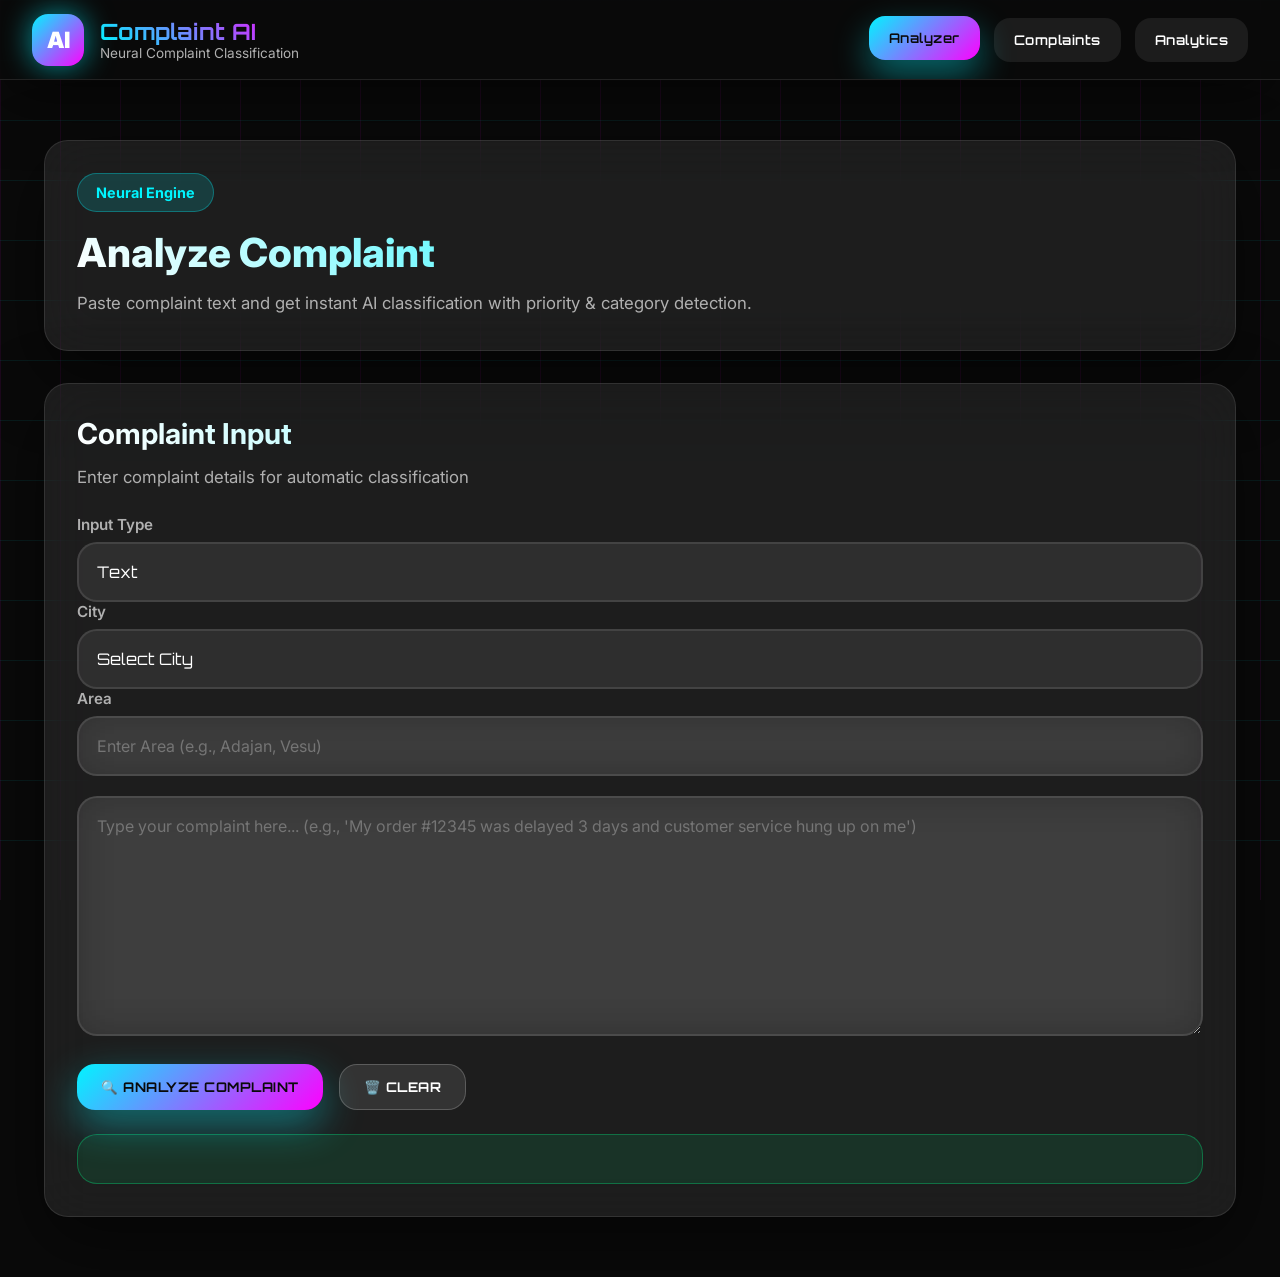
==== Frontend/index.html @ 87116962 "Add Frontend folder" ====
<!DOCTYPE html>
<html lang="en">
<head>
    <meta charset="UTF-8" />
    <meta name="viewport" content="width=device-width, initial-scale=1.0" />
    <title>Complaint AI - Analyzer</title>
    <link rel="stylesheet" href="style.css" />
</head>
<body>
    <div class="cyber-grid"></div>
    <div class="particles"></div>
    
    <header class="navbar">
        <div class="nav-brand">
            <div class="brand-icon">AI</div>
            <div>
                <h1>Complaint AI</h1>
                <p>Neural Complaint Classification</p>
            </div>
        </div>
        <nav class="nav-links">
            <button class="nav-btn active" onclick="goTo('index.html')">Analyzer</button>
            <button class="nav-btn" onclick="goTo('complaints.html')">Complaints</button>
            <button class="nav-btn" onclick="goTo('stats.html')">Analytics</button>
        </nav>
    </header>

    <main class="main-layout">
        <section class="page-header card">
            <div>
                <span class="hero-badge">Neural Engine</span>
                <h2>Analyze Complaint</h2>
                <p>Paste complaint text and get instant AI classification with priority & category detection.</p>
            </div>
        </section>

        <section class="content-grid">
            <div class="card analyzer-card">
                <div class="section-heading">
                    <h2>Complaint Input</h2>
                    <p>Enter complaint details for automatic classification</p>
                </div>
                
                <div class="input-group">
                    <label>Input Type</label>
                    <div class="custom-dropdown" id="inputType">
                    <div class="selected" onclick="toggleDropdown()">Text</div>
                    
                    <div class="options" id="dropdownOptions">
                        <div onclick="selectOption('Text')">Text</div>
                        <div onclick="selectOption('Call Summary')">Call Summary</div>
                    </div>
                </div>
                </div>
                
                <div class="input-group">
                    <label>City</label>
                  <div class="custom-dropdown" id="cityDropdown">
    <div class="selected" id="selectedCity" onclick="toggleCity()">Select City</div>
                <div class="options" id="cityOptions">
                    <div onclick="selectCity('Surat')">Surat</div>
                    <div onclick="selectCity('Ahmedabad')">Ahmedabad</div>
                    <div onclick="selectCity('Pune')">Pune</div>
                    <div onclick="selectCity('Mumbai')">Mumbai</div>
                    <div onclick="selectCity('Delhi')">Delhi</div>
                </div>
                </div>
                </div>
                
                <div class="input-group">
                    <label>Area</label>
                    <input type="text" id="area" placeholder="Enter Area (e.g., Adajan, Vesu)">
                </div>
                <br>
                <textarea id="complaint" placeholder="Type your complaint here... (e.g., 'My order #12345 was delayed 3 days and customer service hung up on me')"></textarea>
                
                <div class="action-row">
                    <button class="primary" onclick="analyze()">🔍 Analyze Complaint</button>
                    <button class="secondary" onclick="clearForm()">🗑️ Clear</button>
                    <!-- <button class="secondary" onclick="startVoice()">🎙️ Voice Input</button> -->
                </div>

                <div id="result" class="result-box"></div>
            </div>
        </section>
    </main>

    <script src="script.js"></script>
</body>
</html>
---- Frontend/style.css ----
/* CYBERPUNK HACKATHON THEME v3.0 - FULL CONVERSION */
@import url('https://fonts.googleapis.com/css2?family=Orbitron:wght@400;700;900&family=Inter:wght@400;500;600;700;800&display=swap');
@import url('https://cdnjs.cloudflare.com/ajax/libs/font-awesome/6.4.0/css/all.min.css');

* {
    margin: 0;
    padding: 0;
    box-sizing: border-box;
}

:root {
    --neon-cyan: #00f5ff;
    --neon-magenta: #ff00ff;
    --neon-green: #00ff88;
    --neon-orange: #ffaa00;
    --dark-bg: #0a0a0a;
    --dark-card: rgba(255,255,255,0.08);
    --dark-card-hover: rgba(255,255,255,0.15);
    --text-primary: #ffffff;
    --text-secondary: #b0b0b0;
    --border-glow: rgba(0,245,255,0.3);
}

/* BASE */
body {
    background: var(--dark-bg);
    color: var(--text-primary);
    font-family: 'Inter', sans-serif;
    overflow-x: hidden;
    min-height: 100vh;
    position: relative;
}

/* CYBER GRID */
.cyber-grid {
    position: fixed;
    inset: 0;
    z-index: -2;
    background-image: 
        linear-gradient(rgba(0,245,255,0.08) 1px, transparent 1px),
        linear-gradient(90deg, rgba(255,0,255,0.08) 1px, transparent 1px);
    background-size: 60px 60px;
    animation: gridShift 35s linear infinite;
}

@keyframes gridShift {
    0% { transform: translate(0, 0); }
    100% { transform: translate(60px, 60px); }
}

/* PARTICLES */
.particles {
    position: fixed;
    inset: 0;
    z-index: -1;
    pointer-events: none;
}

.particle {
    position: absolute;
    width: 3px;
    height: 3px;
    background: linear-gradient(45deg, var(--neon-cyan), var(--neon-magenta));
    border-radius: 50%;
    animation: particleFloat 25s infinite linear;
}

@keyframes particleFloat {
    0% { transform: translateY(100vh) scale(0); opacity: 0; }
    10% { opacity: 1; }
    90% { opacity: 1; }
    100% { transform: translateY(-20vh) scale(1); opacity: 0; }
}

/* CURSOR */
.cursor {
    position: fixed;
    width: 20px;
    height: 20px;
    border: 2px solid var(--neon-cyan);
    border-radius: 50%;
    pointer-events: none;
    z-index: 9999;
    mix-blend-mode: difference;
    transition: all 0.2s ease;
    box-shadow: 0 0 25px var(--neon-cyan);
}

.cursor.hover {
    transform: scale(1.8);
    box-shadow: 0 0 45px var(--neon-magenta);
}

/* NAVBAR */
.navbar {
    height: 80px;
    padding: 0 32px;
    display: flex;
    justify-content: space-between;
    align-items: center;
    background: rgba(10,10,10,0.95);
    backdrop-filter: blur(25px);
    border-bottom: 1px solid rgba(255,255,255,0.1);
    box-shadow: 0 20px 60px rgba(0,0,0,0.5);
    position: fixed;
    top: 0;
    left: 0;
    right: 0;
    z-index: 1000;
}

.nav-brand {
    display: flex;
    align-items: center;
    gap: 16px;
}

.brand-icon {
    width: 52px;
    height: 52px;
    border-radius: 16px;
    display: grid;
    place-items: center;
    background: linear-gradient(135deg, var(--neon-cyan), var(--neon-magenta));
    font-weight: 900;
    font-size: 1.4rem;
    box-shadow: 0 0 30px rgba(0,245,255,0.6);
    animation: pulse 2s infinite;
}

@keyframes pulse {
    0%, 100% { box-shadow: 0 0 30px rgba(0,245,255,0.6); }
    50% { box-shadow: 0 0 50px rgba(0,245,255,0.9), 0 0 70px rgba(255,0,255,0.5); }
}

.nav-brand h1 {
    font-size: 1.4rem;
    line-height: 1.2;
    font-family: 'Orbitron', monospace;
    background: linear-gradient(45deg, var(--neon-cyan), var(--neon-magenta));
    -webkit-background-clip: text;
    background-clip: text;
    -webkit-text-fill-color: transparent;
}

.nav-brand p {
    font-size: 0.85rem;
    color: var(--text-secondary);
    margin-top: 2px;
}

.nav-links {
    display: flex;
    gap: 14px;
}

.nav-btn {
    border: 0;
    background: rgba(255,255,255,0.08);
    color: var(--text-primary);
    padding: 12px 22px;
    border-radius: 16px;
    cursor: pointer;
    font-weight: 600;
    font-family: 'Orbitron', monospace;
    letter-spacing: 0.5px;
    transition: all 0.3s ease;
    position: relative;
    overflow: hidden;
}

.nav-btn::before {
    content: '';
    position: absolute;
    top: 0;
    left: -100%;
    width: 100%;
    height: 100%;
    background: linear-gradient(90deg, transparent, rgba(255,255,255,0.2), transparent);
    transition: left 0.5s;
}

.nav-btn:hover::before,
.nav-btn.active::before {
    left: 100%;
}

.nav-btn:hover,
.nav-btn.active {
    background: linear-gradient(135deg, var(--neon-cyan), var(--neon-magenta));
    transform: translateY(-2px);
    box-shadow: 0 15px 35px rgba(0,245,255,0.4);
    color: var(--dark-bg);
}

/* LAYOUT */
.main-layout {
    max-width: 1240px;
    margin: 100px auto 0;
    padding: 40px 24px 60px;
}

.container {
    padding: 100px 24px 60px;
    max-width: 1240px;
    margin: 0 auto;
}

/* CARDS */
.card {
    background: var(--dark-card);
    border: 1px solid rgba(255,255,255,0.1);
    border-radius: 24px;
    box-shadow: 0 25px 70px rgba(0,0,0,0.5);
    padding: 32px;
    backdrop-filter: blur(25px);
    transition: all 0.4s ease;
    position: relative;
    overflow: hidden;
}

.card::before {
    content: '';
    position: absolute;
    top: 0;
    left: -100%;
    width: 100%;
    height: 100%;
    background: linear-gradient(90deg, transparent, rgba(255,255,255,0.1), transparent);
    transition: left 0.6s;
}

.card:hover {
    transform: translateY(-10px);
    border-color: var(--border-glow);
    box-shadow: 0 40px 100px rgba(0,245,255,0.3);
}

.card:hover::before {
    left: 100%;
}

/* TYPOGRAPHY */
.hero-badge {
    display: inline-block;
    padding: 10px 18px;
    border-radius: 999px;
    background: rgba(0,245,255,0.15);
    color: var(--neon-cyan);
    font-size: 0.9rem;
    font-weight: 700;
    border: 1px solid rgba(0,245,255,0.3);
    margin-bottom: 16px;
    animation: badgeGlow 2s infinite;
}

@keyframes badgeGlow {
    0%, 100% { box-shadow: 0 0 10px rgba(0,245,255,0.3); }
    50% { box-shadow: 0 0 20px rgba(0,245,255,0.6); }
}

.page-header h2 {
    font-size: 2.5rem;
    font-weight: 800;
    background: linear-gradient(45deg, var(--text-primary), var(--neon-cyan));
    -webkit-background-clip: text;
    background-clip: text;
    -webkit-text-fill-color: transparent;
    margin-bottom: 12px;
}

.page-header p {
    color: var(--text-secondary);
    line-height: 1.7;
    font-size: 1.05rem;
}

/* BUTTONS */
button.primary,
button.secondary {
    border: 0;
    padding: 14px 24px;
    border-radius: 18px;
    font-weight: 700;
    cursor: pointer;
    font-family: 'Orbitron', monospace;
    letter-spacing: 0.5px;
    transition: all 0.3s ease;
    position: relative;
    overflow: hidden;
    text-transform: uppercase;
}

button.primary {
    background: linear-gradient(135deg, var(--neon-cyan), var(--neon-magenta));
    color: var(--dark-bg);
    box-shadow: 0 15px 40px rgba(0,245,255,0.4);
}

button.secondary {
    background: rgba(255,255,255,0.1);
    color: var(--text-primary);
    border: 1px solid rgba(255,255,255,0.2);
}

button.primary:hover {
    transform: translateY(-3px) scale(1.05);
    box-shadow: 0 25px 60px rgba(0,245,255,0.6);
}

button.secondary:hover {
    background: rgba(255,255,255,0.2);
    transform: translateY(-2px);
}

/* INPUTS & TEXTAREA */
textarea, select, input {
    width: 100%;
    background: var(--dark-card);
    border: 2px solid rgba(255,255,255,0.1);
    border-radius: 20px;
    padding: 18px;
    color: var(--text-primary);
    font-size: 1rem;
    font-family: inherit;
    transition: all 0.3s ease;
    backdrop-filter: blur(20px);
}
select option {
    color: black;
    background-color: white;
}
textarea {
    min-height: 240px;
    resize: vertical;
}
.container {
    display: grid;
    grid-template-columns: repeat(auto-fit, minmax(300px, 1fr));
    gap: 20px;
}

textarea:focus, select:focus, input:focus {
    outline: none;
    border-color: var(--neon-cyan);
    box-shadow: 0 0 0 4px rgba(0,245,255,0.2);
    transform: scale(1.02);
}

.input-group label {
    font-size: 0.95rem;
    font-weight: 600;
    color: var(--text-secondary);
    margin-bottom: 8px;
    display: block;
}

/* COMPLAINT LIST */
.complaint-list {
    display: grid;
    gap: 20px;
}

.complaint-item {
    padding: 24px;
    border-radius: 20px;
    background: rgba(255,255,255,0.05);
    border: 1px solid rgba(255,255,255,0.08);
    transition: all 0.3s ease;
}

.complaint-item:hover {
    transform: translateY(-5px);
    box-shadow: 0 25px 60px rgba(0,245,255,0.2);
    border-color: var(--neon-cyan);
}

.complaint-top {
    display: flex;
    justify-content: space-between;
    gap: 16px;
    flex-wrap: wrap;
    margin-bottom: 16px;
}

.complaint-title {
    font-size: 1.1rem;
    font-weight: 700;
    color: var(--text-primary);
}

/* BADGES */
.badge {
    padding: 8px 16px;
    border-radius: 999px;
    font-size: 0.85rem;
    font-weight: 700;
}

.badge.high { 
    background: rgba(239,68,68,0.2); 
    color: #f87171; 
    box-shadow: 0 0 15px rgba(239,68,68,0.4);
}

.badge.medium { 
    background: rgba(245,158,11,0.2); 
    color: #f59e0b; 
    box-shadow: 0 0 15px rgba(245,158,11,0.4);
}

.badge.low { 
    background: rgba(34,197,94,0.2); 
    color: var(--neon-green); 
    box-shadow: 0 0 15px rgba(34,197,94,0.4);
}

.status {
    padding: 6px 14px;
    border-radius: 20px;
    font-size: 0.85rem;
    font-weight: 700;
}

.status.resolved {
    background: rgba(34,197,94,0.2);
    color: var(--neon-green);
    box-shadow: 0 0 15px rgba(34,197,94,0.4);
}

.status.pending {
    background: rgba(239,68,68,0.2);
    color: #f87171;
    box-shadow: 0 0 15px rgba(239,68,68,0.4);
}

/* STATS */
.stats-grid {
    display: grid;
    grid-template-columns: repeat(auto-fit, minmax(280px, 1fr));
    gap: 20px;
    margin-bottom: 32px;
}

.stat-card {
    padding: 28px;
    text-align: center;
}

.stat-card h3 {
    font-size: 1rem;
    color: var(--text-secondary);
    margin-bottom: 12px;
    text-transform: uppercase;
    letter-spacing: 1px;
}
.btn-neon.btn-cyan {
    background: linear-gradient(135deg, #00eaff, #00b7ff);
    color: #06111a;
    box-shadow: 0 0 18px rgba(0, 234, 255, 0.45), 0 0 42px rgba(0, 234, 255, 0.18);
    border: 1px solid rgba(0, 234, 255, 0.45);
}

.btn-neon.btn-cyan:hover {
    transform: translateY(-3px) scale(1.03);
    box-shadow: 0 0 22px rgba(0, 234, 255, 0.65), 0 0 55px rgba(0, 234, 255, 0.28);
}

.btn-neon i {
    margin-right: 10px;
    font-size: 1rem;
}
.btn-neon {
    background: linear-gradient(135deg, #00eaff, #00b7ff);
    color: #06111a;
    border: 1px solid rgba(0, 234, 255, 0.45);
    box-shadow: 0 0 18px rgba(0, 234, 255, 0.45), 0 0 42px rgba(0, 234, 255, 0.18);
    font-weight: 700;
    padding: 14px 22px;
    border-radius: 16px;
    cursor: pointer;
}
.stat-card strong {
    display: block;
    font-size: 2.8rem;
    font-family: 'Orbitron', monospace;
    font-weight: 900;
    background: linear-gradient(45deg, var(--neon-cyan), var(--neon-green));
    -webkit-background-clip: text;
    background-clip: text;
    -webkit-text-fill-color: transparent;
    margin-bottom: 8px;
}

.stat-card p {
    color: var(--text-secondary);
    font-size: 0.95rem;
}

/* CHARTS */
.chart-container {
    width: 100%;
    max-width: 500px;
    height: 400px;
    margin: 0 auto;
    border-radius: 20px;
    padding: 20px;
    background: rgba(255,255,255,0.05);
    backdrop-filter: blur(20px);
}

/* LAYOUT */
.page-header {
    display: flex;
    justify-content: space-between;
    align-items: center;
    gap: 24px;
    margin-bottom: 32px;
    flex-wrap: wrap;
}

.header-actions {
    display: flex;
    gap: 12px;
    flex-wrap: wrap;
}

.action-row {
    display: flex;
    gap: 16px;
    margin-top: 24px;
    flex-wrap: wrap;
}

.section-heading {
    margin-bottom: 24px;
}

.section-heading h2 {
    font-size: 1.8rem;
    margin-bottom: 12px;
    background: linear-gradient(45deg, var(--text-primary), var(--neon-cyan));
    -webkit-background-clip: text;
    background-clip: text;
    -webkit-text-fill-color: transparent;
}

.section-heading p {
    color: var(--text-secondary);
    font-size: 1.05rem;
    line-height: 1.7;
}

.center {
    text-align: center;
}

.result-box {
    margin-top: 24px;
    padding: 24px;
    background: rgba(0,255,136,0.1);
    border: 1px solid rgba(0,255,136,0.3);
    border-radius: 20px;
}

/* RESPONSIVE */
@media (max-width: 980px) {
    .page-header { flex-direction: column; align-items: stretch; text-align: center; }
    .stats-grid { grid-template-columns: repeat(2, 1fr); }
    .navbar { padding: 0 20px; }
}

@media (max-width: 640px) {
    .main-layout, .container { padding: 20px 16px 40px; }
    .card { padding: 24px 20px; }
    .action-row { flex-direction: column; }
    .stats-grid { grid-template-columns: 1fr; }
    .nav-links { flex-wrap: wrap; gap: 8px; }
}

/* CYBERPUNK DASHBOARD STYLES */
.dashboard-main {
    max-width: 1600px;
    margin: 120px auto 0;
    padding: 0 24px 60px;
}

.stats-header {
    display: grid;
    grid-template-columns: repeat(auto-fit, minmax(320px, 1fr));
    gap: 24px;
    margin-bottom: 40px;
}

.stat-card {
    display: flex;
    padding: 32px;
    border-radius: 24px;
    gap: 24px;
    align-items: center;
    transition: all 0.4s ease;
    cursor: pointer;
}

.stat-card:hover {
    transform: translateY(-8px);
    box-shadow: 0 30px 80px rgba(0,245,255,0.3);
}

.stat-icon {
    font-size: 2.5rem;
    width: 80px;
    height: 80px;
    border-radius: 20px;
    display: flex;
    align-items: center;
    justify-content: center;
    flex-shrink: 0;
}

.glow-cyan .stat-icon { 
    background: rgba(0,245,255,0.2); 
    color: var(--neon-cyan); 
    box-shadow: 0 0 30px rgba(0,245,255,0.5);
}

.glow-green .stat-icon { 
    background: rgba(0,255,136,0.2); 
    color: var(--neon-green); 
    box-shadow: 0 0 30px rgba(0,255,136,0.5);
}

.glow-red .stat-icon { 
    background: rgba(239,68,68,0.2); 
    color: #ef4444; 
    box-shadow: 0 0 30px rgba(239,68,68,0.5);
}

.stat-content .stat-label {
    font-size: 0.95rem;
    color: var(--text-secondary);
    text-transform: uppercase;
    letter-spacing: 1px;
    margin-bottom: 12px;
}

.stat-number {
    font-family: 'Orbitron', monospace !important;
    font-size: 3rem !important;
    font-weight: 900 !important;
    line-height: 1;
    display: block;
}

.stat-change {
    font-size: 0.9rem;
    font-weight: 600;
    margin-top: 8px;
    display: flex;
    align-items: center;
    gap: 6px;
}

.stat-change.positive { color: var(--neon-green); }
.stat-change.negative { color: #ef4444; }

.charts-container {
    display: grid;
    grid-template-columns: repeat(auto-fit, minmax(480px, 1fr));
    gap: 28px;
    margin-bottom: 40px;
}

.chart-card {
    padding: 32px;
    border-radius: 24px;
    height: 500px;
    display: flex;
    flex-direction: column;
}

.chart-card.full-span {
    grid-column: 1 / -1;
    height: 520px;
}

.chart-title {
    font-family: 'Orbitron', monospace;
    font-size: 1.4rem;
    color: var(--neon-cyan);
    margin-bottom: 24px;
    display: flex;
    align-items: center;
    gap: 12px;
    font-weight: 700;
}

.chart-wrapper {
    flex: 1;
    position: relative;
    height: 100%;
}

.dashboard-controls {
    display: flex;
    justify-content: center;
    align-items: center;
    gap: 24px;
    flex-wrap: wrap;
    padding: 40px;
    margin-top: 40px;
}

.live-status {
    display: flex;
    align-items: center;
    gap: 12px;
    font-family: 'Orbitron', monospace;
    color: var(--neon-green);
    font-weight: 600;
    font-size: 1.1rem;
}

.live-dot {
    width: 14px;
    height: 14px;
    background: var(--neon-green);
    border-radius: 50%;
    animation: livePulse 1.5s infinite;
}

@keyframes livePulse {
    0%, 100% { opacity: 1; transform: scale(1); }
    50% { opacity: 0.4; transform: scale(1.3); }
}

/* RESPONSIVE */
@media (max-width: 1200px) {
    .charts-container { grid-template-columns: 1fr; }
}

@media (max-width: 768px) {
    .stats-header { grid-template-columns: 1fr; gap: 20px; }
    .dashboard-controls { flex-direction: column; gap: 20px; }
    .stat-card { padding: 24px; }
}
/* 2x2 PERFECT GRID LAYOUT */
.charts-grid-2x2 {
    display: flex;
    flex-direction: column;
    gap: 28px;
    margin-bottom: 40px;
}

.chart-row {
    display: grid;
    grid-template-columns: 1fr 1fr;
    gap: 28px;
}

.chart-card {
    padding: 32px;
    border-radius: 24px;
    height: 480px;
    display: flex;
    flex-direction: column;
    transition: all 0.4s ease;
}

.chart-card:hover {
    transform: translateY(-8px);
    box-shadow: 0 30px 80px rgba(0,245,255,0.3);
}

.chart-title {
    font-family: 'Orbitron', monospace;
    font-size: 1.4rem;
    color: var(--neon-cyan);
    margin-bottom: 24px;
    display: flex;
    align-items: center;
    gap: 12px;
    font-weight: 700;
}

.chart-wrapper {
    flex: 1;
    position: relative;
    height: 100%;
}

/* RESPONSIVE 2x2 GRID */
@media (max-width: 1200px) {
    .chart-row {
        grid-template-columns: 1fr;
        gap: 24px;
    }
    
    .chart-card {
        height: 450px;
    }
}

@media (max-width: 768px) {
    .chart-row {
        gap: 20px;
    }
    
    .chart-card {
        height: 420px;
        padding: 24px;
    }
}
/* 🔥 CUSTOM DROPDOWN (FULL DARK) */
.custom-dropdown {
    position: relative;
    width: 100%;
    font-family: 'Orbitron', monospace;
}

.selected {
    padding: 18px;
    border-radius: 20px;
    background: var(--dark-card);
    border: 2px solid rgba(255,255,255,0.1);
    color: var(--text-primary);
    cursor: pointer;
    transition: all 0.3s ease;
}

.selected:hover {
    border-color: var(--neon-cyan);
    box-shadow: 0 0 15px rgba(0,245,255,0.4);
}

.options {
    display: none;
    position: absolute;
    width: 100%;
    background: #0a0a0a;
    border: 2px solid var(--neon-cyan);
    border-radius: 16px;
    margin-top: 8px;
    overflow: hidden;
    z-index: 100;
    box-shadow: 0 20px 50px rgba(0,0,0,0.7);
}

.options div {
    padding: 15px;
    color: white;
    cursor: pointer;
    transition: 0.2s;
}

.options div:hover {
    background: rgba(0,245,255,0.15);
    color: var(--neon-cyan);
}

.show {
    display: block;
}

/* 🔒 FORCE CONSISTENT NAVBAR SIZE ACROSS ALL PAGES */
.navbar {
    height: 80px;
    min-height: 80px;
    max-height: 80px;
    padding: 0 32px;
    display: flex;
    justify-content: space-between;
    align-items: center;
    overflow: hidden;
}

/* FIX BRAND TEXT SPACING */
.nav-brand h1,
.nav-brand p {
    margin: 0;
    line-height: 1.2;
}

/* FIX ICON SIZE */
.brand-icon {
    width: 52px;
    height: 52px;
    font-size: 1.4rem;
    display: flex;
    align-items: center;
    justify-content: center;
}

/* FIX BUTTON HEIGHT (VERY IMPORTANT) */
.nav-btn {
    height: 44px;
    display: flex;
    align-items: center;
    justify-content: center;
    padding: 0 20px; /* override uneven padding */
}

/* PREVENT ICON SHIFT */
.nav-btn i {
    font-size: 16px;
}
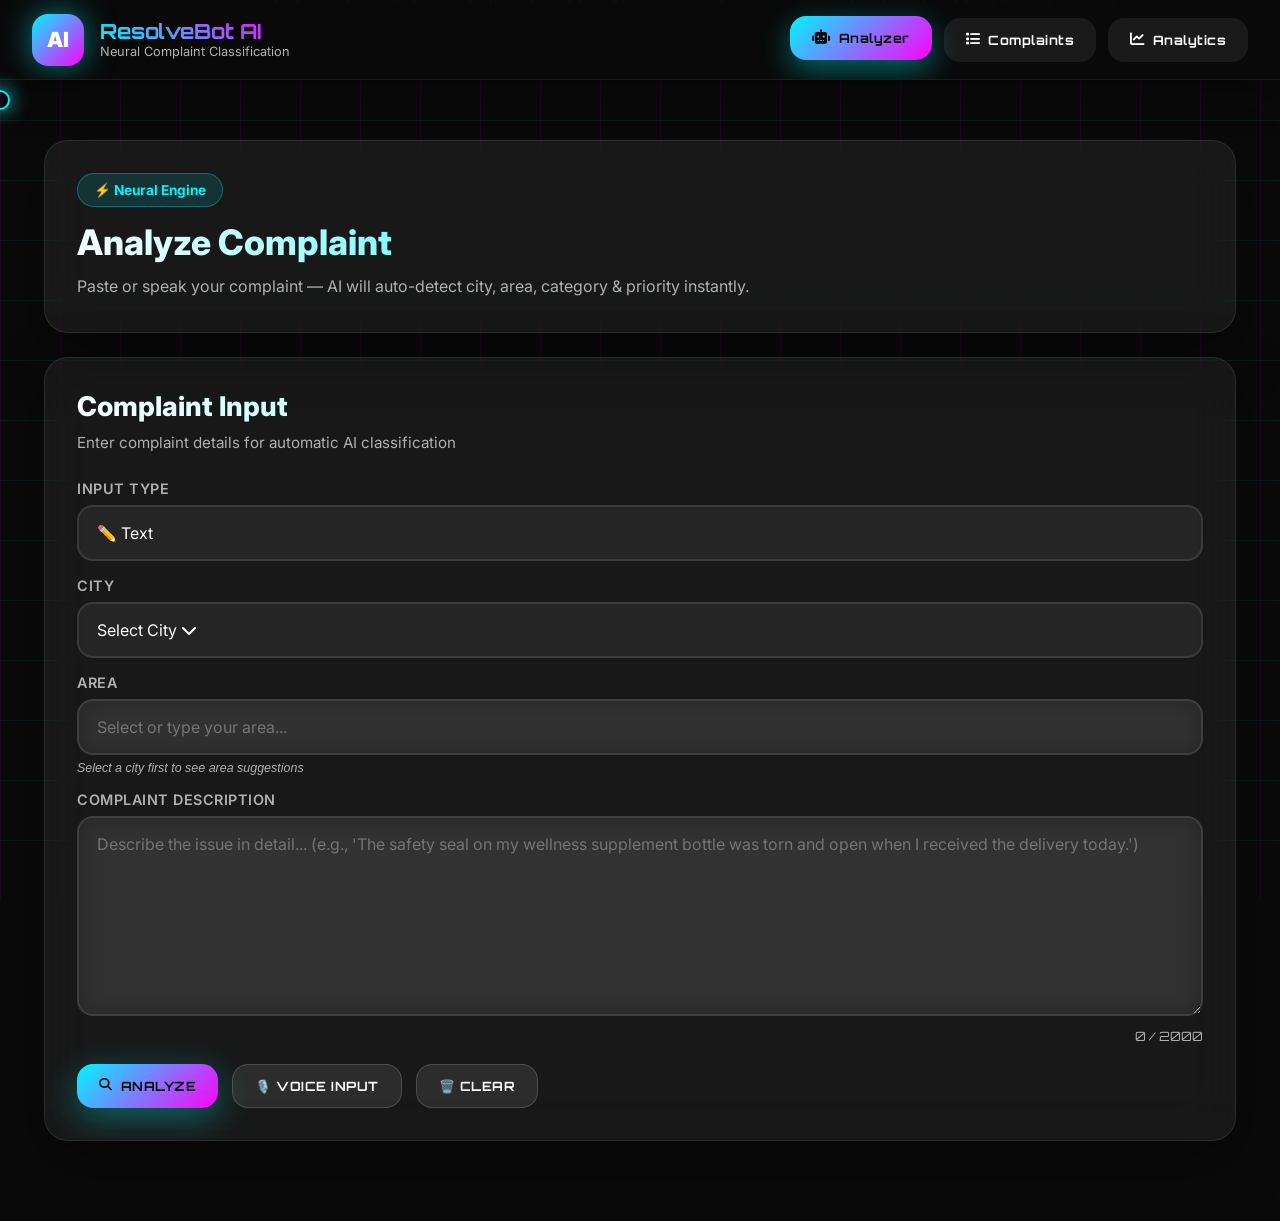
==== commit 533b817f: "Updated project" ====
--- a/Frontend/index.html
+++ b/Frontend/index.html
@@ -3,86 +3,151 @@
 <head>
     <meta charset="UTF-8" />
     <meta name="viewport" content="width=device-width, initial-scale=1.0" />
-    <title>Complaint AI - Analyzer</title>
+    <meta name="description" content="ResolveBot AI — Neural complaint classification and priority detection powered by machine learning." />
+    <title>ResolveBot AI - Complaint Analyzer</title>
     <link rel="stylesheet" href="style.css" />
+    <link rel="stylesheet" href="https://cdnjs.cloudflare.com/ajax/libs/font-awesome/6.4.0/css/all.min.css" />
 </head>
 <body>
+
+    <!-- Custom cursor -->
+    <div class="cursor" id="cursor"></div>
     <div class="cyber-grid"></div>
     <div class="particles"></div>
-    
+
     <header class="navbar">
         <div class="nav-brand">
             <div class="brand-icon">AI</div>
             <div>
-                <h1>Complaint AI</h1>
+                <h1>ResolveBot AI</h1>
                 <p>Neural Complaint Classification</p>
             </div>
         </div>
         <nav class="nav-links">
-            <button class="nav-btn active" onclick="goTo('index.html')">Analyzer</button>
-            <button class="nav-btn" onclick="goTo('complaints.html')">Complaints</button>
-            <button class="nav-btn" onclick="goTo('stats.html')">Analytics</button>
+            <button class="nav-btn active" onclick="goTo('index.html')">
+                <i class="fas fa-robot"></i> Analyzer
+            </button>
+            <button class="nav-btn" onclick="goTo('complaints.html')">
+                <i class="fas fa-list"></i> Complaints
+            </button>
+            <button class="nav-btn" onclick="goTo('stats.html')">
+                <i class="fas fa-chart-line"></i> Analytics
+            </button>
         </nav>
     </header>
 
     <main class="main-layout">
+
+        <!-- Page header -->
         <section class="page-header card">
             <div>
-                <span class="hero-badge">Neural Engine</span>
+                <span class="hero-badge">⚡ Neural Engine</span>
                 <h2>Analyze Complaint</h2>
-                <p>Paste complaint text and get instant AI classification with priority & category detection.</p>
+                <p>Paste or speak your complaint — AI will auto-detect city, area, category &amp; priority instantly.</p>
             </div>
         </section>
 
+        <!-- Analyzer card -->
         <section class="content-grid">
             <div class="card analyzer-card">
                 <div class="section-heading">
                     <h2>Complaint Input</h2>
-                    <p>Enter complaint details for automatic classification</p>
+                    <p>Enter complaint details for automatic AI classification</p>
                 </div>
-                
+
+                <!-- Input type dropdown -->
                 <div class="input-group">
                     <label>Input Type</label>
                     <div class="custom-dropdown" id="inputType">
-                    <div class="selected" onclick="toggleDropdown()">Text</div>
-                    
-                    <div class="options" id="dropdownOptions">
-                        <div onclick="selectOption('Text')">Text</div>
-                        <div onclick="selectOption('Call Summary')">Call Summary</div>
+                        <div class="selected" onclick="toggleDropdown()">✏️ Text</div>
+                        <div class="options" id="dropdownOptions">
+                            <div onclick="selectOption('Text')">✏️ Text</div>
+                            <div onclick="selectOption('Email')">✉️ Email</div>
+                            <div onclick="selectOption('Call Summary')">📞 Call Summary (Voice)</div>
+                        </div>
                     </div>
                 </div>
-                </div>
-                
-                <div class="input-group">
-                    <label>City</label>
-                  <div class="custom-dropdown" id="cityDropdown">
-    <div class="selected" id="selectedCity" onclick="toggleCity()">Select City</div>
-                <div class="options" id="cityOptions">
-                    <div onclick="selectCity('Surat')">Surat</div>
-                    <div onclick="selectCity('Ahmedabad')">Ahmedabad</div>
-                    <div onclick="selectCity('Pune')">Pune</div>
-                    <div onclick="selectCity('Mumbai')">Mumbai</div>
-                    <div onclick="selectCity('Delhi')">Delhi</div>
-                </div>
-                </div>
-                </div>
-                
-                <div class="input-group">
-                    <label>Area</label>
-                    <input type="text" id="area" placeholder="Enter Area (e.g., Adajan, Vesu)">
-                </div>
-                <br>
-                <textarea id="complaint" placeholder="Type your complaint here... (e.g., 'My order #12345 was delayed 3 days and customer service hung up on me')"></textarea>
-                
-                <div class="action-row">
-                    <button class="primary" onclick="analyze()">🔍 Analyze Complaint</button>
-                    <button class="secondary" onclick="clearForm()">🗑️ Clear</button>
-                    <!-- <button class="secondary" onclick="startVoice()">🎙️ Voice Input</button> -->
+
+                <!-- Email fields (hidden by default) -->
+                <div id="emailFields" style="display: none; margin-top: 8px; animation: fadeIn 0.3s ease;">
+                    <div class="input-group">
+                        <label>Sender Email Address</label>
+                        <input type="email" id="emailSender" placeholder="customer@example.com" style="width: 100%; padding: 12px; background: rgba(255,255,255,0.05); border: 1px solid rgba(255,255,255,0.1); border-radius: 8px; color: #fff; font-family: inherit;" />
+                    </div>
+                    <div class="input-group" style="margin-top: 12px;">
+                        <label>Email Subject</label>
+                        <input type="text" id="emailSubject" placeholder="e.g. Defective wellness batch" style="width: 100%; padding: 12px; background: rgba(255,255,255,0.05); border: 1px solid rgba(255,255,255,0.1); border-radius: 8px; color: #fff; font-family: inherit;" />
+                    </div>
                 </div>
 
+                <!-- City dropdown — populated from cities.json -->
+                <div class="input-group" style="margin-top: 12px;">
+                    <label>City <span class="auto-tag" id="cityAutoTag" style="display:none;">🎙️ Auto-detected</span></label>
+                    <div class="custom-dropdown" id="cityDropdown">
+                        <div class="selected" id="selectedCity" onclick="toggleCity()">
+                            <span id="selectedCityText">Select City</span>
+                            <i class="fas fa-chevron-down dropdown-arrow"></i>
+                        </div>
+                        <div class="options" id="cityOptions">
+                            <!-- Populated dynamically from cities.json -->
+                        </div>
+                    </div>
+                </div>
+
+                <!-- Area — autocomplete datalist, changes based on city -->
+                <div class="input-group">
+                    <label>Area <span class="auto-tag" id="areaAutoTag" style="display:none;">🎙️ Auto-detected</span></label>
+                    <div class="area-input-wrap">
+                        <input
+                            type="text"
+                            id="area"
+                            placeholder="Select or type your area..."
+                            list="areaList"
+                            autocomplete="off"
+                        />
+                        <datalist id="areaList">
+                            <!-- Populated dynamically based on selected city -->
+                        </datalist>
+                        <span class="area-hint" id="areaHint">Select a city first to see area suggestions</span>
+                    </div>
+                </div>
+
+                <!-- Complaint textarea + char counter -->
+                <div class="input-group" style="margin-top: 8px;">
+                    <label id="descriptionLabel">Complaint Description</label>
+                    <textarea
+                        id="complaint"
+                        placeholder="Describe the issue in detail... (e.g., 'The safety seal on my wellness supplement bottle was torn and open when I received the delivery today.')"
+                    ></textarea>
+                    <div class="char-counter-row">
+                        <span id="charCounter" class="char-counter">0 / 2000</span>
+                    </div>
+                </div>
+
+                <!-- Action buttons -->
+                <div class="action-row">
+                    <button class="primary" onclick="analyze()">
+                        <i class="fas fa-search"></i> Analyze
+                    </button>
+                    <button class="secondary" id="voiceBtn" onclick="startVoice()">
+                        🎙️ Voice Input
+                    </button>
+                    <button class="secondary" onclick="clearForm()">
+                        🗑️ Clear
+                    </button>
+                </div>
+
+                <!-- Voice status indicator -->
+                <div id="voiceStatus" class="voice-status-bar" style="display:none;">
+                    <div class="voice-pulse"></div>
+                    <span id="voiceStatusText">Listening...</span>
+                </div>
+
+                <!-- Result box -->
                 <div id="result" class="result-box"></div>
             </div>
         </section>
+
     </main>
 
     <script src="script.js"></script>
--- a/Frontend/style.css
+++ b/Frontend/style.css
@@ -1,27 +1,42 @@
-/* CYBERPUNK HACKATHON THEME v3.0 - FULL CONVERSION */
+/* ═══════════════════════════════════════════════════════
+   RESOLVEBOT AI — style.css  (CYBERPUNK THEME v4.0)
+   ═══════════════════════════════════════════════════════ */
+
 @import url('https://fonts.googleapis.com/css2?family=Orbitron:wght@400;700;900&family=Inter:wght@400;500;600;700;800&display=swap');
-@import url('https://cdnjs.cloudflare.com/ajax/libs/font-awesome/6.4.0/css/all.min.css');
-
-* {
+
+/* ──────────────────────────────────────────────
+   RESET & TOKENS
+   ────────────────────────────────────────────── */
+*, *::before, *::after {
     margin: 0;
     padding: 0;
     box-sizing: border-box;
 }
 
 :root {
-    --neon-cyan: #00f5ff;
-    --neon-magenta: #ff00ff;
-    --neon-green: #00ff88;
-    --neon-orange: #ffaa00;
-    --dark-bg: #0a0a0a;
-    --dark-card: rgba(255,255,255,0.08);
-    --dark-card-hover: rgba(255,255,255,0.15);
-    --text-primary: #ffffff;
-    --text-secondary: #b0b0b0;
-    --border-glow: rgba(0,245,255,0.3);
-}
-
-/* BASE */
+    --neon-cyan:     #00f5ff;
+    --neon-magenta:  #ff00ff;
+    --neon-green:    #00ff88;
+    --neon-orange:   #ffaa00;
+    --dark-bg:       #0a0a0a;
+    --dark-card:     rgba(255,255,255,0.06);
+    --dark-card-hover: rgba(255,255,255,0.12);
+    --text-primary:  #ffffff;
+    --text-secondary:#b0b0b0;
+    --border-glow:   rgba(0,245,255,0.3);
+    --red:           #ef4444;
+    --orange:        #f59e0b;
+    --green:         #22c55e;
+    --radius-lg:     24px;
+    --radius-md:     16px;
+    --radius-sm:     12px;
+}
+
+/* ──────────────────────────────────────────────
+   BASE
+   ────────────────────────────────────────────── */
+html { scroll-behavior: smooth; }
+
 body {
     background: var(--dark-bg);
     color: var(--text-primary);
@@ -29,31 +44,34 @@
     overflow-x: hidden;
     min-height: 100vh;
     position: relative;
-}
-
-/* CYBER GRID */
+    cursor: none;
+}
+
+/* ──────────────────────────────────────────────
+   BACKGROUND EFFECTS
+   ────────────────────────────────────────────── */
 .cyber-grid {
     position: fixed;
     inset: 0;
     z-index: -2;
-    background-image: 
-        linear-gradient(rgba(0,245,255,0.08) 1px, transparent 1px),
-        linear-gradient(90deg, rgba(255,0,255,0.08) 1px, transparent 1px);
+    background-image:
+        linear-gradient(rgba(0,245,255,0.07) 1px, transparent 1px),
+        linear-gradient(90deg, rgba(255,0,255,0.07) 1px, transparent 1px);
     background-size: 60px 60px;
     animation: gridShift 35s linear infinite;
 }
 
 @keyframes gridShift {
-    0% { transform: translate(0, 0); }
+    0%   { transform: translate(0, 0); }
     100% { transform: translate(60px, 60px); }
 }
 
-/* PARTICLES */
 .particles {
     position: fixed;
     inset: 0;
     z-index: -1;
     pointer-events: none;
+    overflow: hidden;
 }
 
 .particle {
@@ -66,13 +84,15 @@
 }
 
 @keyframes particleFloat {
-    0% { transform: translateY(100vh) scale(0); opacity: 0; }
-    10% { opacity: 1; }
-    90% { opacity: 1; }
+    0%   { transform: translateY(100vh) scale(0); opacity: 0; }
+    10%  { opacity: 1; }
+    90%  { opacity: 1; }
     100% { transform: translateY(-20vh) scale(1); opacity: 0; }
 }
 
-/* CURSOR */
+/* ──────────────────────────────────────────────
+   CURSOR
+   ────────────────────────────────────────────── */
 .cursor {
     position: fixed;
     width: 20px;
@@ -82,31 +102,38 @@
     pointer-events: none;
     z-index: 9999;
     mix-blend-mode: difference;
-    transition: all 0.2s ease;
-    box-shadow: 0 0 25px var(--neon-cyan);
+    transition: transform 0.15s ease, box-shadow 0.15s ease;
+    box-shadow: 0 0 20px var(--neon-cyan);
+    transform: translate(-50%, -50%);
 }
 
 .cursor.hover {
-    transform: scale(1.8);
+    transform: translate(-50%, -50%) scale(1.8);
     box-shadow: 0 0 45px var(--neon-magenta);
-}
-
-/* NAVBAR */
+    border-color: var(--neon-magenta);
+}
+
+/* ──────────────────────────────────────────────
+   NAVBAR
+   ────────────────────────────────────────────── */
 .navbar {
     height: 80px;
+    min-height: 80px;
+    max-height: 80px;
     padding: 0 32px;
     display: flex;
     justify-content: space-between;
     align-items: center;
     background: rgba(10,10,10,0.95);
     backdrop-filter: blur(25px);
-    border-bottom: 1px solid rgba(255,255,255,0.1);
-    box-shadow: 0 20px 60px rgba(0,0,0,0.5);
+    border-bottom: 1px solid rgba(255,255,255,0.08);
+    box-shadow: 0 8px 40px rgba(0,0,0,0.5);
     position: fixed;
     top: 0;
     left: 0;
     right: 0;
     z-index: 1000;
+    overflow: hidden;
 }
 
 .nav-brand {
@@ -115,28 +142,11 @@
     gap: 16px;
 }
 
-.brand-icon {
-    width: 52px;
-    height: 52px;
-    border-radius: 16px;
-    display: grid;
-    place-items: center;
-    background: linear-gradient(135deg, var(--neon-cyan), var(--neon-magenta));
-    font-weight: 900;
-    font-size: 1.4rem;
-    box-shadow: 0 0 30px rgba(0,245,255,0.6);
-    animation: pulse 2s infinite;
-}
-
-@keyframes pulse {
-    0%, 100% { box-shadow: 0 0 30px rgba(0,245,255,0.6); }
-    50% { box-shadow: 0 0 50px rgba(0,245,255,0.9), 0 0 70px rgba(255,0,255,0.5); }
-}
-
 .nav-brand h1 {
-    font-size: 1.4rem;
+    font-family: 'Orbitron', monospace;
+    font-size: 1.3rem;
+    margin: 0;
     line-height: 1.2;
-    font-family: 'Orbitron', monospace;
     background: linear-gradient(45deg, var(--neon-cyan), var(--neon-magenta));
     -webkit-background-clip: text;
     background-clip: text;
@@ -144,27 +154,53 @@
 }
 
 .nav-brand p {
-    font-size: 0.85rem;
-    color: var(--text-secondary);
-    margin-top: 2px;
+    font-size: 0.8rem;
+    color: var(--text-secondary);
+    margin: 0;
+    line-height: 1.2;
+}
+
+.brand-icon {
+    width: 52px;
+    height: 52px;
+    border-radius: var(--radius-md);
+    display: flex;
+    align-items: center;
+    justify-content: center;
+    font-weight: 900;
+    font-size: 1.3rem;
+    background: linear-gradient(135deg, var(--neon-cyan), var(--neon-magenta));
+    box-shadow: 0 0 30px rgba(0,245,255,0.5);
+    animation: iconPulse 2s infinite;
+    flex-shrink: 0;
+}
+
+@keyframes iconPulse {
+    0%, 100% { box-shadow: 0 0 30px rgba(0,245,255,0.5); }
+    50%       { box-shadow: 0 0 50px rgba(0,245,255,0.9), 0 0 70px rgba(255,0,255,0.4); }
 }
 
 .nav-links {
     display: flex;
-    gap: 14px;
+    gap: 12px;
 }
 
 .nav-btn {
+    height: 44px;
+    padding: 0 22px;
     border: 0;
-    background: rgba(255,255,255,0.08);
+    background: rgba(255,255,255,0.07);
     color: var(--text-primary);
-    padding: 12px 22px;
-    border-radius: 16px;
+    border-radius: var(--radius-md);
     cursor: pointer;
-    font-weight: 600;
     font-family: 'Orbitron', monospace;
+    font-size: 0.8rem;
+    font-weight: 700;
     letter-spacing: 0.5px;
     transition: all 0.3s ease;
+    display: flex;
+    align-items: center;
+    gap: 8px;
     position: relative;
     overflow: hidden;
 }
@@ -172,49 +208,50 @@
 .nav-btn::before {
     content: '';
     position: absolute;
-    top: 0;
-    left: -100%;
-    width: 100%;
-    height: 100%;
-    background: linear-gradient(90deg, transparent, rgba(255,255,255,0.2), transparent);
-    transition: left 0.5s;
+    inset: 0;
+    background: linear-gradient(90deg, transparent, rgba(255,255,255,0.1), transparent);
+    transform: translateX(-100%);
+    transition: transform 0.5s ease;
 }
 
 .nav-btn:hover::before,
 .nav-btn.active::before {
-    left: 100%;
+    transform: translateX(100%);
 }
 
 .nav-btn:hover,
 .nav-btn.active {
     background: linear-gradient(135deg, var(--neon-cyan), var(--neon-magenta));
+    color: var(--dark-bg);
     transform: translateY(-2px);
-    box-shadow: 0 15px 35px rgba(0,245,255,0.4);
-    color: var(--dark-bg);
-}
-
-/* LAYOUT */
+    box-shadow: 0 10px 30px rgba(0,245,255,0.4);
+}
+
+.nav-btn i { font-size: 0.9rem; }
+
+/* ──────────────────────────────────────────────
+   LAYOUT
+   ────────────────────────────────────────────── */
 .main-layout {
     max-width: 1240px;
     margin: 100px auto 0;
-    padding: 40px 24px 60px;
-}
-
-.container {
-    padding: 100px 24px 60px;
-    max-width: 1240px;
-    margin: 0 auto;
-}
-
-/* CARDS */
+    padding: 40px 24px 80px;
+    display: flex;
+    flex-direction: column;
+    gap: 24px;
+}
+
+/* ──────────────────────────────────────────────
+   CARDS
+   ────────────────────────────────────────────── */
 .card {
     background: var(--dark-card);
-    border: 1px solid rgba(255,255,255,0.1);
-    border-radius: 24px;
-    box-shadow: 0 25px 70px rgba(0,0,0,0.5);
+    border: 1px solid rgba(255,255,255,0.09);
+    border-radius: var(--radius-lg);
+    box-shadow: 0 20px 60px rgba(0,0,0,0.4);
     padding: 32px;
     backdrop-filter: blur(25px);
-    transition: all 0.4s ease;
+    transition: transform 0.35s ease, box-shadow 0.35s ease, border-color 0.35s ease;
     position: relative;
     overflow: hidden;
 }
@@ -222,685 +259,985 @@
 .card::before {
     content: '';
     position: absolute;
-    top: 0;
-    left: -100%;
-    width: 100%;
-    height: 100%;
-    background: linear-gradient(90deg, transparent, rgba(255,255,255,0.1), transparent);
-    transition: left 0.6s;
+    top: 0; left: -100%;
+    width: 100%; height: 100%;
+    background: linear-gradient(90deg, transparent, rgba(255,255,255,0.05), transparent);
+    transition: left 0.6s ease;
+    pointer-events: none;
 }
 
 .card:hover {
-    transform: translateY(-10px);
+    transform: translateY(-6px);
     border-color: var(--border-glow);
-    box-shadow: 0 40px 100px rgba(0,245,255,0.3);
-}
-
-.card:hover::before {
-    left: 100%;
-}
-
-/* TYPOGRAPHY */
+    box-shadow: 0 35px 90px rgba(0,245,255,0.2);
+}
+
+.card:hover::before { left: 100%; }
+
+.cyber-card {
+    background: rgba(255,255,255,0.06);
+    border: 1px solid rgba(255,255,255,0.09);
+    border-radius: var(--radius-lg);
+    backdrop-filter: blur(20px);
+    transition: transform 0.35s ease, box-shadow 0.35s ease;
+}
+
+/* ──────────────────────────────────────────────
+   HERO BADGE & HEADINGS
+   ────────────────────────────────────────────── */
 .hero-badge {
     display: inline-block;
-    padding: 10px 18px;
+    padding: 8px 16px;
     border-radius: 999px;
-    background: rgba(0,245,255,0.15);
+    background: rgba(0,245,255,0.12);
     color: var(--neon-cyan);
-    font-size: 0.9rem;
+    font-size: 0.85rem;
     font-weight: 700;
     border: 1px solid rgba(0,245,255,0.3);
-    margin-bottom: 16px;
-    animation: badgeGlow 2s infinite;
+    margin-bottom: 14px;
+    animation: badgeGlow 2.5s infinite;
 }
 
 @keyframes badgeGlow {
-    0%, 100% { box-shadow: 0 0 10px rgba(0,245,255,0.3); }
-    50% { box-shadow: 0 0 20px rgba(0,245,255,0.6); }
+    0%, 100% { box-shadow: 0 0 10px rgba(0,245,255,0.2); }
+    50%       { box-shadow: 0 0 22px rgba(0,245,255,0.5); }
+}
+
+.page-header {
+    display: flex;
+    justify-content: space-between;
+    align-items: center;
+    gap: 24px;
+    flex-wrap: wrap;
 }
 
 .page-header h2 {
-    font-size: 2.5rem;
+    font-size: 2.2rem;
     font-weight: 800;
     background: linear-gradient(45deg, var(--text-primary), var(--neon-cyan));
     -webkit-background-clip: text;
     background-clip: text;
     -webkit-text-fill-color: transparent;
-    margin-bottom: 12px;
+    margin-bottom: 10px;
 }
 
 .page-header p {
     color: var(--text-secondary);
     line-height: 1.7;
-    font-size: 1.05rem;
-}
-
-/* BUTTONS */
-button.primary,
-button.secondary {
+    font-size: 1rem;
+}
+
+.header-actions {
+    display: flex;
+    gap: 10px;
+    flex-wrap: wrap;
+}
+
+.section-heading {
+    margin-bottom: 24px;
+}
+
+.section-heading h2 {
+    font-size: 1.7rem;
+    font-weight: 800;
+    background: linear-gradient(45deg, var(--text-primary), var(--neon-cyan));
+    -webkit-background-clip: text;
+    background-clip: text;
+    -webkit-text-fill-color: transparent;
+    margin-bottom: 8px;
+}
+
+.section-heading p {
+    color: var(--text-secondary);
+    font-size: 0.95rem;
+    line-height: 1.6;
+}
+
+/* ──────────────────────────────────────────────
+   BUTTONS
+   ────────────────────────────────────────────── */
+button.primary, button.secondary {
     border: 0;
-    padding: 14px 24px;
-    border-radius: 18px;
+    padding: 13px 22px;
+    border-radius: var(--radius-md);
     font-weight: 700;
     cursor: pointer;
     font-family: 'Orbitron', monospace;
+    font-size: 0.8rem;
     letter-spacing: 0.5px;
     transition: all 0.3s ease;
     position: relative;
     overflow: hidden;
     text-transform: uppercase;
+    display: inline-flex;
+    align-items: center;
+    gap: 8px;
 }
 
 button.primary {
     background: linear-gradient(135deg, var(--neon-cyan), var(--neon-magenta));
     color: var(--dark-bg);
-    box-shadow: 0 15px 40px rgba(0,245,255,0.4);
+    box-shadow: 0 10px 35px rgba(0,245,255,0.35);
 }
 
 button.secondary {
-    background: rgba(255,255,255,0.1);
+    background: rgba(255,255,255,0.09);
     color: var(--text-primary);
-    border: 1px solid rgba(255,255,255,0.2);
+    border: 1px solid rgba(255,255,255,0.15);
 }
 
 button.primary:hover {
-    transform: translateY(-3px) scale(1.05);
-    box-shadow: 0 25px 60px rgba(0,245,255,0.6);
+    transform: translateY(-3px) scale(1.04);
+    box-shadow: 0 20px 55px rgba(0,245,255,0.55);
 }
 
 button.secondary:hover {
-    background: rgba(255,255,255,0.2);
+    background: rgba(255,255,255,0.18);
     transform: translateY(-2px);
 }
 
-/* INPUTS & TEXTAREA */
-textarea, select, input {
+button:disabled {
+    opacity: 0.5;
+    cursor: not-allowed;
+    transform: none !important;
+}
+
+.btn-small {
+    padding: 10px 16px;
+    font-size: 0.75rem;
+}
+
+.btn-neon {
+    background: linear-gradient(135deg, var(--neon-cyan), #00b7ff);
+    color: #06111a;
+    border: 1px solid rgba(0,245,255,0.4);
+    box-shadow: 0 0 18px rgba(0,245,255,0.4);
+    font-weight: 700;
+    padding: 13px 24px;
+    border-radius: var(--radius-md);
+    cursor: pointer;
+    font-family: 'Orbitron', monospace;
+    font-size: 0.85rem;
+    display: inline-flex;
+    align-items: center;
+    gap: 10px;
+    transition: all 0.3s ease;
+}
+
+.btn-neon:hover {
+    transform: translateY(-3px) scale(1.03);
+    box-shadow: 0 0 30px rgba(0,245,255,0.6);
+}
+
+.btn-neon i { font-size: 1rem; }
+
+.btn-delete {
+    padding: 10px 18px;
+    border: 1px solid rgba(239,68,68,0.4);
+    background: rgba(239,68,68,0.12);
+    color: #f87171;
+    border-radius: var(--radius-sm);
+    cursor: pointer;
+    font-family: 'Orbitron', monospace;
+    font-size: 0.75rem;
+    font-weight: 700;
+    transition: all 0.3s ease;
+}
+
+.btn-delete:hover {
+    background: rgba(239,68,68,0.25);
+    border-color: #f87171;
+    transform: translateY(-2px);
+    box-shadow: 0 0 15px rgba(239,68,68,0.4);
+}
+
+/* Button loading spinner */
+.btn-spinner {
+    display: inline-block;
+    width: 14px;
+    height: 14px;
+    border: 2px solid rgba(10,10,10,0.4);
+    border-top-color: #0a0a0a;
+    border-radius: 50%;
+    animation: spin 0.7s linear infinite;
+}
+
+@keyframes spin {
+    to { transform: rotate(360deg); }
+}
+
+/* ──────────────────────────────────────────────
+   INPUTS
+   ────────────────────────────────────────────── */
+textarea, input[type="text"] {
     width: 100%;
-    background: var(--dark-card);
+    background: rgba(255,255,255,0.06);
     border: 2px solid rgba(255,255,255,0.1);
-    border-radius: 20px;
-    padding: 18px;
+    border-radius: var(--radius-md);
+    padding: 16px 18px;
     color: var(--text-primary);
     font-size: 1rem;
-    font-family: inherit;
+    font-family: 'Inter', sans-serif;
     transition: all 0.3s ease;
-    backdrop-filter: blur(20px);
-}
-select option {
-    color: black;
-    background-color: white;
-}
+    backdrop-filter: blur(15px);
+}
+
 textarea {
-    min-height: 240px;
+    min-height: 200px;
     resize: vertical;
 }
-.container {
-    display: grid;
-    grid-template-columns: repeat(auto-fit, minmax(300px, 1fr));
-    gap: 20px;
-}
-
-textarea:focus, select:focus, input:focus {
+
+textarea:focus, input[type="text"]:focus {
     outline: none;
     border-color: var(--neon-cyan);
-    box-shadow: 0 0 0 4px rgba(0,245,255,0.2);
-    transform: scale(1.02);
+    box-shadow: 0 0 0 3px rgba(0,245,255,0.18);
+}
+
+.input-group {
+    display: flex;
+    flex-direction: column;
+    gap: 8px;
+    margin-bottom: 16px;
 }
 
 .input-group label {
-    font-size: 0.95rem;
+    font-size: 0.9rem;
     font-weight: 600;
     color: var(--text-secondary);
-    margin-bottom: 8px;
+    text-transform: uppercase;
+    letter-spacing: 0.5px;
+}
+
+.char-counter-row {
+    display: flex;
+    justify-content: flex-end;
+    margin-top: 4px;
+}
+
+.char-counter {
+    font-size: 0.8rem;
+    color: var(--text-secondary);
+    font-family: 'Orbitron', monospace;
+}
+
+.action-row {
+    display: flex;
+    gap: 14px;
+    margin-top: 20px;
+    flex-wrap: wrap;
+}
+
+/* ──────────────────────────────────────────────
+   CUSTOM DROPDOWN
+   ────────────────────────────────────────────── */
+.custom-dropdown {
+    position: relative;
+    width: 100%;
+    font-family: 'Inter', sans-serif;
+}
+
+.selected {
+    padding: 16px 18px;
+    border-radius: var(--radius-md);
+    background: rgba(255,255,255,0.06);
+    border: 2px solid rgba(255,255,255,0.1);
+    color: var(--text-primary);
+    cursor: pointer;
+    transition: all 0.3s ease;
+    user-select: none;
+}
+
+.selected:hover {
+    border-color: var(--neon-cyan);
+    box-shadow: 0 0 12px rgba(0,245,255,0.3);
+}
+
+.options {
+    display: none;
+    position: absolute;
+    top: calc(100% + 6px);
+    width: 100%;
+    background: #111;
+    border: 2px solid var(--neon-cyan);
+    border-radius: var(--radius-md);
+    overflow: hidden;
+    z-index: 200;
+    box-shadow: 0 20px 50px rgba(0,0,0,0.7);
+}
+
+.options div {
+    padding: 14px 18px;
+    color: white;
+    cursor: pointer;
+    transition: background 0.2s;
+}
+
+.options div:hover {
+    background: rgba(0,245,255,0.15);
+    color: var(--neon-cyan);
+}
+
+.show { display: block; }
+
+/* ──────────────────────────────────────────────
+   RESULT BOX
+   ────────────────────────────────────────────── */
+.result-box {
+    margin-top: 24px;
+    min-height: 0;
+}
+
+.result-box:empty { display: none; }
+
+.result-inner {
+    padding: 24px;
+    background: rgba(0,255,136,0.06);
+    border: 1px solid rgba(0,255,136,0.25);
+    border-radius: var(--radius-md);
+    animation: fadeSlideIn 0.4s ease;
+}
+
+@keyframes fadeSlideIn {
+    from { opacity: 0; transform: translateY(16px); }
+    to   { opacity: 1; transform: translateY(0); }
+}
+
+.result-header {
+    display: flex;
+    justify-content: space-between;
+    align-items: center;
+    margin-bottom: 20px;
+    flex-wrap: wrap;
+    gap: 12px;
+}
+
+.result-title {
+    font-family: 'Orbitron', monospace;
+    font-size: 1rem;
+    font-weight: 700;
+    color: var(--neon-green);
+}
+
+.result-grid {
+    display: grid;
+    grid-template-columns: repeat(auto-fit, minmax(160px, 1fr));
+    gap: 14px;
+    margin-bottom: 18px;
+}
+
+.result-item {
+    display: flex;
+    flex-direction: column;
+    gap: 4px;
+    padding: 14px;
+    background: rgba(255,255,255,0.05);
+    border-radius: var(--radius-sm);
+    border: 1px solid rgba(255,255,255,0.08);
+}
+
+.result-label {
+    font-size: 0.8rem;
+    color: var(--text-secondary);
+    font-weight: 600;
     display: block;
-}
-
-/* COMPLAINT LIST */
-.complaint-list {
-    display: grid;
-    gap: 20px;
-}
-
-.complaint-item {
-    padding: 24px;
-    border-radius: 20px;
-    background: rgba(255,255,255,0.05);
-    border: 1px solid rgba(255,255,255,0.08);
-    transition: all 0.3s ease;
-}
-
-.complaint-item:hover {
-    transform: translateY(-5px);
-    box-shadow: 0 25px 60px rgba(0,245,255,0.2);
-    border-color: var(--neon-cyan);
-}
-
-.complaint-top {
-    display: flex;
-    justify-content: space-between;
-    gap: 16px;
-    flex-wrap: wrap;
-    margin-bottom: 16px;
-}
-
-.complaint-title {
-    font-size: 1.1rem;
+    margin-bottom: 4px;
+}
+
+.result-value {
+    font-size: 1rem;
     font-weight: 700;
     color: var(--text-primary);
 }
 
-/* BADGES */
+.result-recommendation {
+    padding: 16px;
+    background: rgba(0,245,255,0.06);
+    border-radius: var(--radius-sm);
+    border-left: 3px solid var(--neon-cyan);
+}
+
+.result-recommendation p {
+    color: var(--text-primary);
+    line-height: 1.6;
+    margin-top: 6px;
+}
+
+/* Error box */
+.error-box {
+    padding: 20px 24px;
+    background: rgba(239,68,68,0.1);
+    border: 1px solid rgba(239,68,68,0.3);
+    border-radius: var(--radius-md);
+    color: #f87171;
+    animation: fadeSlideIn 0.4s ease;
+}
+
+/* ──────────────────────────────────────────────
+   BADGES & STATUS PILLS
+   ────────────────────────────────────────────── */
 .badge {
-    padding: 8px 16px;
+    padding: 6px 14px;
     border-radius: 999px;
-    font-size: 0.85rem;
+    font-size: 0.8rem;
     font-weight: 700;
-}
-
-.badge.high { 
-    background: rgba(239,68,68,0.2); 
-    color: #f87171; 
-    box-shadow: 0 0 15px rgba(239,68,68,0.4);
-}
-
-.badge.medium { 
-    background: rgba(245,158,11,0.2); 
-    color: #f59e0b; 
-    box-shadow: 0 0 15px rgba(245,158,11,0.4);
-}
-
-.badge.low { 
-    background: rgba(34,197,94,0.2); 
-    color: var(--neon-green); 
-    box-shadow: 0 0 15px rgba(34,197,94,0.4);
+    display: inline-block;
+}
+
+.badge.high {
+    background: rgba(239,68,68,0.2);
+    color: #f87171;
+    box-shadow: 0 0 12px rgba(239,68,68,0.35);
+}
+
+.badge.medium {
+    background: rgba(245,158,11,0.2);
+    color: #f59e0b;
+    box-shadow: 0 0 12px rgba(245,158,11,0.35);
+}
+
+.badge.low {
+    background: rgba(34,197,94,0.2);
+    color: var(--neon-green);
+    box-shadow: 0 0 12px rgba(34,197,94,0.35);
+}
+
+.badge.none {
+    background: rgba(255,255,255,0.08);
+    color: var(--text-secondary);
 }
 
 .status {
-    padding: 6px 14px;
-    border-radius: 20px;
-    font-size: 0.85rem;
+    padding: 5px 12px;
+    border-radius: 999px;
+    font-size: 0.78rem;
     font-weight: 700;
+    display: inline-block;
 }
 
 .status.resolved {
     background: rgba(34,197,94,0.2);
     color: var(--neon-green);
-    box-shadow: 0 0 15px rgba(34,197,94,0.4);
+    box-shadow: 0 0 12px rgba(34,197,94,0.35);
 }
 
 .status.pending {
     background: rgba(239,68,68,0.2);
     color: #f87171;
-    box-shadow: 0 0 15px rgba(239,68,68,0.4);
-}
-
-/* STATS */
-.stats-grid {
+    box-shadow: 0 0 12px rgba(239,68,68,0.35);
+}
+
+.category-tag {
+    padding: 5px 12px;
+    border-radius: 999px;
+    font-size: 0.78rem;
+    font-weight: 600;
+    background: rgba(0,245,255,0.1);
+    color: var(--neon-cyan);
+    border: 1px solid rgba(0,245,255,0.25);
+}
+
+/* ──────────────────────────────────────────────
+   FILTER BAR
+   ────────────────────────────────────────────── */
+.filter-card { padding: 20px 24px; }
+
+.filter-row {
+    display: flex;
+    align-items: center;
+    gap: 12px;
+    flex-wrap: wrap;
+}
+
+.search-wrap {
+    position: relative;
+    flex: 1;
+    min-width: 200px;
+}
+
+.search-icon {
+    position: absolute;
+    left: 14px;
+    top: 50%;
+    transform: translateY(-50%);
+    color: var(--text-secondary);
+    font-size: 0.9rem;
+    pointer-events: none;
+}
+
+.search-input {
+    width: 100%;
+    padding: 12px 18px 12px 38px !important;
+    border-radius: var(--radius-sm) !important;
+}
+
+.filter-select {
+    padding: 12px 14px;
+    border-radius: var(--radius-sm);
+    background: rgba(255,255,255,0.06);
+    border: 2px solid rgba(255,255,255,0.1);
+    color: var(--text-primary);
+    font-family: 'Inter', sans-serif;
+    font-size: 0.9rem;
+    cursor: pointer;
+    transition: border-color 0.2s;
+    min-width: 130px;
+}
+
+.filter-select:focus {
+    outline: none;
+    border-color: var(--neon-cyan);
+}
+
+.filter-select option {
+    background: #111;
+    color: white;
+}
+
+/* ──────────────────────────────────────────────
+   COMPLAINT LIST
+   ────────────────────────────────────────────── */
+.complaint-list {
+    display: flex;
+    flex-direction: column;
+    gap: 16px;
+}
+
+.complaint-item {
+    padding: 24px;
+    border-radius: var(--radius-md);
+    background: rgba(255,255,255,0.04);
+    border: 1px solid rgba(255,255,255,0.08);
+    transition: all 0.3s ease;
+    animation: fadeSlideIn 0.4s ease;
+}
+
+.complaint-item:hover {
+    background: rgba(255,255,255,0.07);
+    border-color: rgba(0,245,255,0.3);
+    box-shadow: 0 10px 40px rgba(0,245,255,0.12);
+    transform: translateY(-3px);
+}
+
+.complaint-top {
+    display: flex;
+    justify-content: space-between;
+    align-items: center;
+    flex-wrap: wrap;
+    gap: 10px;
+    margin-bottom: 14px;
+}
+
+.complaint-meta {
+    display: flex;
+    align-items: center;
+    gap: 10px;
+    flex-wrap: wrap;
+}
+
+.complaint-text {
+    color: var(--text-primary);
+    font-size: 0.95rem;
+    line-height: 1.6;
+    margin-bottom: 14px;
+}
+
+.complaint-details {
+    display: flex;
+    gap: 20px;
+    flex-wrap: wrap;
+    font-size: 0.82rem;
+    color: var(--text-secondary);
+    margin-bottom: 12px;
+}
+
+.complaint-recommendation {
+    font-size: 0.85rem;
+    color: var(--neon-cyan);
+    padding: 10px 14px;
+    background: rgba(0,245,255,0.06);
+    border-left: 3px solid var(--neon-cyan);
+    border-radius: 0 8px 8px 0;
+    margin-bottom: 16px;
+    line-height: 1.5;
+}
+
+.complaint-buttons {
+    display: flex;
+    gap: 10px;
+    flex-wrap: wrap;
+    margin-top: 8px;
+}
+
+/* ──────────────────────────────────────────────
+   PAGINATION
+   ────────────────────────────────────────────── */
+.pagination {
+    display: flex;
+    align-items: center;
+    justify-content: center;
+    gap: 16px;
+    padding: 20px 0;
+    flex-wrap: wrap;
+}
+
+.page-btn {
+    padding: 10px 20px;
+    border: 1px solid rgba(0,245,255,0.3);
+    background: rgba(0,245,255,0.08);
+    color: var(--neon-cyan);
+    border-radius: var(--radius-sm);
+    cursor: pointer;
+    font-family: 'Orbitron', monospace;
+    font-size: 0.8rem;
+    font-weight: 700;
+    transition: all 0.25s ease;
+}
+
+.page-btn:hover {
+    background: rgba(0,245,255,0.2);
+    transform: translateY(-2px);
+    box-shadow: 0 0 15px rgba(0,245,255,0.3);
+}
+
+.page-info {
+    font-size: 0.85rem;
+    color: var(--text-secondary);
+    font-family: 'Orbitron', monospace;
+}
+
+/* ──────────────────────────────────────────────
+   LOADING & EMPTY STATE
+   ────────────────────────────────────────────── */
+.loading-spinner-wrap {
+    text-align: center;
+    padding: 60px 20px;
+    color: var(--text-secondary);
+}
+
+.loading-spinner-wrap p {
+    margin-top: 16px;
+    font-size: 0.9rem;
+    color: var(--text-secondary);
+}
+
+.loading-spinner {
+    width: 48px;
+    height: 48px;
+    border: 3px solid rgba(255,255,255,0.1);
+    border-top-color: var(--neon-cyan);
+    border-right-color: var(--neon-magenta);
+    border-radius: 50%;
+    animation: spin 1s linear infinite;
+    margin: 0 auto;
+}
+
+.empty-state {
+    text-align: center;
+    padding: 80px 20px;
+    font-size: 3rem;
+}
+
+.empty-state p {
+    font-size: 1.1rem;
+    font-weight: 600;
+    color: var(--text-primary);
+    margin-top: 16px;
+}
+
+.empty-state span {
+    font-size: 0.9rem;
+    color: var(--text-secondary);
+    display: block;
+    margin-top: 8px;
+}
+
+/* ──────────────────────────────────────────────
+   TOAST NOTIFICATIONS
+   ────────────────────────────────────────────── */
+.toast {
+    position: fixed;
+    bottom: 32px;
+    right: 32px;
+    padding: 14px 22px;
+    border-radius: var(--radius-md);
+    font-weight: 600;
+    font-size: 0.9rem;
+    z-index: 10000;
+    opacity: 0;
+    transform: translateY(20px);
+    transition: all 0.35s ease;
+    backdrop-filter: blur(20px);
+    max-width: 360px;
+    box-shadow: 0 20px 60px rgba(0,0,0,0.5);
+}
+
+.toast.show {
+    opacity: 1;
+    transform: translateY(0);
+}
+
+.toast-success {
+    background: rgba(0,255,136,0.15);
+    border: 1px solid rgba(0,255,136,0.4);
+    color: var(--neon-green);
+}
+
+.toast-error {
+    background: rgba(239,68,68,0.15);
+    border: 1px solid rgba(239,68,68,0.4);
+    color: #f87171;
+}
+
+/* ──────────────────────────────────────────────
+   ANALYTICS DASHBOARD
+   ────────────────────────────────────────────── */
+.dashboard-main {
+    max-width: 1600px;
+    margin: 100px auto 0;
+    padding: 32px 24px 80px;
+    display: flex;
+    flex-direction: column;
+    gap: 28px;
+}
+
+.stats-header {
     display: grid;
     grid-template-columns: repeat(auto-fit, minmax(280px, 1fr));
+    gap: 24px;
+}
+
+.stat-card {
+    display: flex;
+    padding: 28px 32px;
+    border-radius: var(--radius-lg);
     gap: 20px;
-    margin-bottom: 32px;
-}
-
-.stat-card {
-    padding: 28px;
-    text-align: center;
-}
-
-.stat-card h3 {
-    font-size: 1rem;
-    color: var(--text-secondary);
-    margin-bottom: 12px;
+    align-items: center;
+    transition: all 0.35s ease;
+    cursor: pointer;
+}
+
+.stat-card:hover {
+    transform: translateY(-8px);
+    box-shadow: 0 30px 80px rgba(0,245,255,0.25);
+}
+
+.stat-icon {
+    font-size: 2rem;
+    width: 72px;
+    height: 72px;
+    border-radius: 18px;
+    display: flex;
+    align-items: center;
+    justify-content: center;
+    flex-shrink: 0;
+}
+
+.glow-cyan .stat-icon { background: rgba(0,245,255,0.15); color: var(--neon-cyan); box-shadow: 0 0 25px rgba(0,245,255,0.4); }
+.glow-green .stat-icon { background: rgba(0,255,136,0.15); color: var(--neon-green); box-shadow: 0 0 25px rgba(0,255,136,0.4); }
+.glow-red   .stat-icon { background: rgba(239,68,68,0.15); color: #ef4444; box-shadow: 0 0 25px rgba(239,68,68,0.4); }
+
+.stat-content .stat-label {
+    font-size: 0.85rem;
+    color: var(--text-secondary);
     text-transform: uppercase;
     letter-spacing: 1px;
-}
-.btn-neon.btn-cyan {
-    background: linear-gradient(135deg, #00eaff, #00b7ff);
-    color: #06111a;
-    box-shadow: 0 0 18px rgba(0, 234, 255, 0.45), 0 0 42px rgba(0, 234, 255, 0.18);
-    border: 1px solid rgba(0, 234, 255, 0.45);
-}
-
-.btn-neon.btn-cyan:hover {
-    transform: translateY(-3px) scale(1.03);
-    box-shadow: 0 0 22px rgba(0, 234, 255, 0.65), 0 0 55px rgba(0, 234, 255, 0.28);
-}
-
-.btn-neon i {
-    margin-right: 10px;
-    font-size: 1rem;
-}
-.btn-neon {
-    background: linear-gradient(135deg, #00eaff, #00b7ff);
-    color: #06111a;
-    border: 1px solid rgba(0, 234, 255, 0.45);
-    box-shadow: 0 0 18px rgba(0, 234, 255, 0.45), 0 0 42px rgba(0, 234, 255, 0.18);
-    font-weight: 700;
-    padding: 14px 22px;
-    border-radius: 16px;
-    cursor: pointer;
-}
-.stat-card strong {
+    margin-bottom: 8px;
     display: block;
-    font-size: 2.8rem;
-    font-family: 'Orbitron', monospace;
-    font-weight: 900;
+}
+
+.stat-number {
+    font-family: 'Orbitron', monospace !important;
+    font-size: 2.8rem !important;
+    font-weight: 900 !important;
+    line-height: 1;
+    display: block;
     background: linear-gradient(45deg, var(--neon-cyan), var(--neon-green));
     -webkit-background-clip: text;
     background-clip: text;
     -webkit-text-fill-color: transparent;
-    margin-bottom: 8px;
-}
-
-.stat-card p {
-    color: var(--text-secondary);
-    font-size: 0.95rem;
-}
-
-/* CHARTS */
-.chart-container {
-    width: 100%;
-    max-width: 500px;
-    height: 400px;
-    margin: 0 auto;
-    border-radius: 20px;
-    padding: 20px;
-    background: rgba(255,255,255,0.05);
-    backdrop-filter: blur(20px);
-}
-
-/* LAYOUT */
-.page-header {
-    display: flex;
-    justify-content: space-between;
-    align-items: center;
-    gap: 24px;
-    margin-bottom: 32px;
-    flex-wrap: wrap;
-}
-
-.header-actions {
-    display: flex;
-    gap: 12px;
-    flex-wrap: wrap;
-}
-
-.action-row {
-    display: flex;
-    gap: 16px;
-    margin-top: 24px;
-    flex-wrap: wrap;
-}
-
-.section-heading {
-    margin-bottom: 24px;
-}
-
-.section-heading h2 {
-    font-size: 1.8rem;
-    margin-bottom: 12px;
-    background: linear-gradient(45deg, var(--text-primary), var(--neon-cyan));
-    -webkit-background-clip: text;
-    background-clip: text;
-    -webkit-text-fill-color: transparent;
-}
-
-.section-heading p {
-    color: var(--text-secondary);
-    font-size: 1.05rem;
-    line-height: 1.7;
-}
-
-.center {
-    text-align: center;
-}
-
-.result-box {
-    margin-top: 24px;
-    padding: 24px;
-    background: rgba(0,255,136,0.1);
-    border: 1px solid rgba(0,255,136,0.3);
-    border-radius: 20px;
-}
-
-/* RESPONSIVE */
-@media (max-width: 980px) {
-    .page-header { flex-direction: column; align-items: stretch; text-align: center; }
-    .stats-grid { grid-template-columns: repeat(2, 1fr); }
-    .navbar { padding: 0 20px; }
-}
-
-@media (max-width: 640px) {
-    .main-layout, .container { padding: 20px 16px 40px; }
-    .card { padding: 24px 20px; }
-    .action-row { flex-direction: column; }
-    .stats-grid { grid-template-columns: 1fr; }
-    .nav-links { flex-wrap: wrap; gap: 8px; }
-}
-
-/* CYBERPUNK DASHBOARD STYLES */
-.dashboard-main {
-    max-width: 1600px;
-    margin: 120px auto 0;
-    padding: 0 24px 60px;
-}
-
-.stats-header {
-    display: grid;
-    grid-template-columns: repeat(auto-fit, minmax(320px, 1fr));
-    gap: 24px;
-    margin-bottom: 40px;
-}
-
-.stat-card {
-    display: flex;
-    padding: 32px;
-    border-radius: 24px;
-    gap: 24px;
-    align-items: center;
-    transition: all 0.4s ease;
-    cursor: pointer;
-}
-
-.stat-card:hover {
-    transform: translateY(-8px);
-    box-shadow: 0 30px 80px rgba(0,245,255,0.3);
-}
-
-.stat-icon {
-    font-size: 2.5rem;
-    width: 80px;
-    height: 80px;
-    border-radius: 20px;
-    display: flex;
-    align-items: center;
-    justify-content: center;
-    flex-shrink: 0;
-}
-
-.glow-cyan .stat-icon { 
-    background: rgba(0,245,255,0.2); 
-    color: var(--neon-cyan); 
-    box-shadow: 0 0 30px rgba(0,245,255,0.5);
-}
-
-.glow-green .stat-icon { 
-    background: rgba(0,255,136,0.2); 
-    color: var(--neon-green); 
-    box-shadow: 0 0 30px rgba(0,255,136,0.5);
-}
-
-.glow-red .stat-icon { 
-    background: rgba(239,68,68,0.2); 
-    color: #ef4444; 
-    box-shadow: 0 0 30px rgba(239,68,68,0.5);
-}
-
-.stat-content .stat-label {
-    font-size: 0.95rem;
-    color: var(--text-secondary);
-    text-transform: uppercase;
-    letter-spacing: 1px;
-    margin-bottom: 12px;
-}
-
-.stat-number {
-    font-family: 'Orbitron', monospace !important;
-    font-size: 3rem !important;
-    font-weight: 900 !important;
-    line-height: 1;
-    display: block;
 }
 
 .stat-change {
-    font-size: 0.9rem;
+    font-size: 0.82rem;
     font-weight: 600;
     margin-top: 8px;
     display: flex;
     align-items: center;
-    gap: 6px;
+    gap: 5px;
 }
 
 .stat-change.positive { color: var(--neon-green); }
-.stat-change.negative { color: #ef4444; }
-
-.charts-container {
+.stat-change.negative { color: var(--red); }
+
+/* Charts grid */
+.charts-grid-2x2 {
+    display: flex;
+    flex-direction: column;
+    gap: 24px;
+}
+
+.chart-row {
     display: grid;
-    grid-template-columns: repeat(auto-fit, minmax(480px, 1fr));
-    gap: 28px;
-    margin-bottom: 40px;
+    grid-template-columns: 1fr 1fr;
+    gap: 24px;
 }
 
 .chart-card {
-    padding: 32px;
-    border-radius: 24px;
-    height: 500px;
+    padding: 28px;
+    border-radius: var(--radius-lg);
+    height: 460px;
     display: flex;
     flex-direction: column;
-}
-
-.chart-card.full-span {
-    grid-column: 1 / -1;
-    height: 520px;
+    transition: all 0.35s ease;
+}
+
+.chart-card:hover {
+    transform: translateY(-6px);
+    box-shadow: 0 30px 80px rgba(0,245,255,0.25);
 }
 
 .chart-title {
     font-family: 'Orbitron', monospace;
-    font-size: 1.4rem;
+    font-size: 1.1rem;
     color: var(--neon-cyan);
-    margin-bottom: 24px;
-    display: flex;
-    align-items: center;
-    gap: 12px;
+    margin-bottom: 20px;
+    display: flex;
+    align-items: center;
+    gap: 10px;
     font-weight: 700;
 }
 
 .chart-wrapper {
     flex: 1;
     position: relative;
-    height: 100%;
+    min-height: 0;
 }
 
 .dashboard-controls {
     display: flex;
     justify-content: center;
     align-items: center;
-    gap: 24px;
+    gap: 28px;
     flex-wrap: wrap;
-    padding: 40px;
-    margin-top: 40px;
+    padding: 32px;
 }
 
 .live-status {
     display: flex;
     align-items: center;
-    gap: 12px;
+    gap: 10px;
     font-family: 'Orbitron', monospace;
     color: var(--neon-green);
     font-weight: 600;
-    font-size: 1.1rem;
+    font-size: 1rem;
 }
 
 .live-dot {
-    width: 14px;
-    height: 14px;
+    width: 12px;
+    height: 12px;
     background: var(--neon-green);
     border-radius: 50%;
     animation: livePulse 1.5s infinite;
 }
 
 @keyframes livePulse {
-    0%, 100% { opacity: 1; transform: scale(1); }
-    50% { opacity: 0.4; transform: scale(1.3); }
-}
-
-/* RESPONSIVE */
+    0%, 100% { opacity: 1; transform: scale(1); box-shadow: 0 0 0 0 rgba(0,255,136,0.6); }
+    50%       { opacity: 0.6; transform: scale(1.3); box-shadow: 0 0 0 8px rgba(0,255,136,0); }
+}
+
+.refresh-countdown {
+    font-family: 'Orbitron', monospace;
+    font-size: 0.8rem;
+    color: var(--text-secondary);
+}
+
+/* ──────────────────────────────────────────────
+   RESPONSIVE
+   ────────────────────────────────────────────── */
 @media (max-width: 1200px) {
-    .charts-container { grid-template-columns: 1fr; }
+    .chart-row { grid-template-columns: 1fr; }
+    .chart-card { height: 420px; }
+}
+
+@media (max-width: 980px) {
+    .page-header { flex-direction: column; align-items: flex-start; }
+    .stats-header { grid-template-columns: 1fr; }
+    .navbar { padding: 0 20px; }
+    .nav-brand h1 { font-size: 1.1rem; }
 }
 
 @media (max-width: 768px) {
-    .stats-header { grid-template-columns: 1fr; gap: 20px; }
-    .dashboard-controls { flex-direction: column; gap: 20px; }
-    .stat-card { padding: 24px; }
-}
-/* 2x2 PERFECT GRID LAYOUT */
-.charts-grid-2x2 {
-    display: flex;
-    flex-direction: column;
-    gap: 28px;
-    margin-bottom: 40px;
-}
-
-.chart-row {
-    display: grid;
-    grid-template-columns: 1fr 1fr;
-    gap: 28px;
-}
-
-.chart-card {
-    padding: 32px;
-    border-radius: 24px;
-    height: 480px;
-    display: flex;
-    flex-direction: column;
-    transition: all 0.4s ease;
-}
-
-.chart-card:hover {
-    transform: translateY(-8px);
-    box-shadow: 0 30px 80px rgba(0,245,255,0.3);
-}
-
-.chart-title {
+    .main-layout { padding: 30px 16px 60px; }
+    .card { padding: 22px 18px; }
+    .action-row { flex-direction: column; }
+    .nav-links { gap: 6px; }
+    .nav-btn { padding: 0 14px; font-size: 0.72rem; }
+    .filter-row { flex-direction: column; }
+    .filter-select, .search-wrap { width: 100%; }
+    .complaint-buttons { flex-direction: column; }
+    .chart-card { height: 380px; }
+    .dashboard-main { padding: 24px 16px 60px; }
+    .stat-card { padding: 20px; }
+}
+
+/* 🎙️ VOICE AUTO-DETECTION SUGGESTIONS */
+.auto-tag {
+    font-size: 0.75rem;
+    color: var(--neon-green);
+    background: rgba(0, 255, 136, 0.12);
+    border: 1px solid rgba(0, 255, 136, 0.3);
+    padding: 2px 8px;
+    border-radius: 4px;
+    margin-left: 8px;
+    font-weight: 700;
     font-family: 'Orbitron', monospace;
-    font-size: 1.4rem;
-    color: var(--neon-cyan);
-    margin-bottom: 24px;
-    display: flex;
-    align-items: center;
-    gap: 12px;
-    font-weight: 700;
-}
-
-.chart-wrapper {
-    flex: 1;
-    position: relative;
-    height: 100%;
-}
-
-/* RESPONSIVE 2x2 GRID */
-@media (max-width: 1200px) {
-    .chart-row {
-        grid-template-columns: 1fr;
-        gap: 24px;
-    }
-    
-    .chart-card {
-        height: 450px;
-    }
-}
-
-@media (max-width: 768px) {
-    .chart-row {
-        gap: 20px;
-    }
-    
-    .chart-card {
-        height: 420px;
-        padding: 24px;
-    }
-}
-/* 🔥 CUSTOM DROPDOWN (FULL DARK) */
-.custom-dropdown {
+    display: inline-block;
+    vertical-align: middle;
+    animation: autoTagPulse 1.5s infinite;
+}
+
+@keyframes autoTagPulse {
+    0%, 100% { opacity: 0.8; box-shadow: 0 0 4px rgba(0, 255, 136, 0.2); }
+    50% { opacity: 1; box-shadow: 0 0 10px rgba(0, 255, 136, 0.4); }
+}
+
+.area-input-wrap {
     position: relative;
     width: 100%;
-    font-family: 'Orbitron', monospace;
-}
-
-.selected {
-    padding: 18px;
-    border-radius: 20px;
-    background: var(--dark-card);
-    border: 2px solid rgba(255,255,255,0.1);
-    color: var(--text-primary);
-    cursor: pointer;
-    transition: all 0.3s ease;
-}
-
-.selected:hover {
-    border-color: var(--neon-cyan);
-    box-shadow: 0 0 15px rgba(0,245,255,0.4);
-}
-
-.options {
-    display: none;
-    position: absolute;
-    width: 100%;
-    background: #0a0a0a;
-    border: 2px solid var(--neon-cyan);
-    border-radius: 16px;
-    margin-top: 8px;
-    overflow: hidden;
-    z-index: 100;
-    box-shadow: 0 20px 50px rgba(0,0,0,0.7);
-}
-
-.options div {
-    padding: 15px;
-    color: white;
-    cursor: pointer;
-    transition: 0.2s;
-}
-
-.options div:hover {
-    background: rgba(0,245,255,0.15);
-    color: var(--neon-cyan);
-}
-
-.show {
+}
+
+.area-hint {
     display: block;
-}
-
-/* 🔒 FORCE CONSISTENT NAVBAR SIZE ACROSS ALL PAGES */
-.navbar {
-    height: 80px;
-    min-height: 80px;
-    max-height: 80px;
-    padding: 0 32px;
-    display: flex;
-    justify-content: space-between;
-    align-items: center;
-    overflow: hidden;
-}
-
-/* FIX BRAND TEXT SPACING */
-.nav-brand h1,
-.nav-brand p {
-    margin: 0;
-    line-height: 1.2;
-}
-
-/* FIX ICON SIZE */
-.brand-icon {
-    width: 52px;
-    height: 52px;
-    font-size: 1.4rem;
-    display: flex;
-    align-items: center;
-    justify-content: center;
-}
-
-/* FIX BUTTON HEIGHT (VERY IMPORTANT) */
-.nav-btn {
-    height: 44px;
-    display: flex;
-    align-items: center;
-    justify-content: center;
-    padding: 0 20px; /* override uneven padding */
-}
-
-/* PREVENT ICON SHIFT */
-.nav-btn i {
-    font-size: 16px;
+    font-size: 0.78rem;
+    color: var(--text-secondary);
+    margin-top: 6px;
+    font-style: italic;
+}
+
+.voice-status-bar {
+    display: flex;
+    align-items: center;
+    gap: 12px;
+    padding: 12px 18px;
+    background: rgba(239, 68, 68, 0.08);
+    border: 1px solid rgba(239, 68, 68, 0.25);
+    border-radius: var(--radius-sm);
+    margin-top: 14px;
+    animation: fadeSlideIn 0.3s ease;
+}
+
+.voice-pulse {
+    width: 10px;
+    height: 10px;
+    background: #ef4444;
+    border-radius: 50%;
+    animation: livePulse 1.2s infinite;
+}
+
+#voiceBtn.listening-active {
+    background: rgba(239, 68, 68, 0.15) !important;
+    border-color: #ef4444 !important;
+    color: #f87171 !important;
+    box-shadow: 0 0 15px rgba(239, 68, 68, 0.4) !important;
+    animation: livePulse 1.5s infinite;
 }
